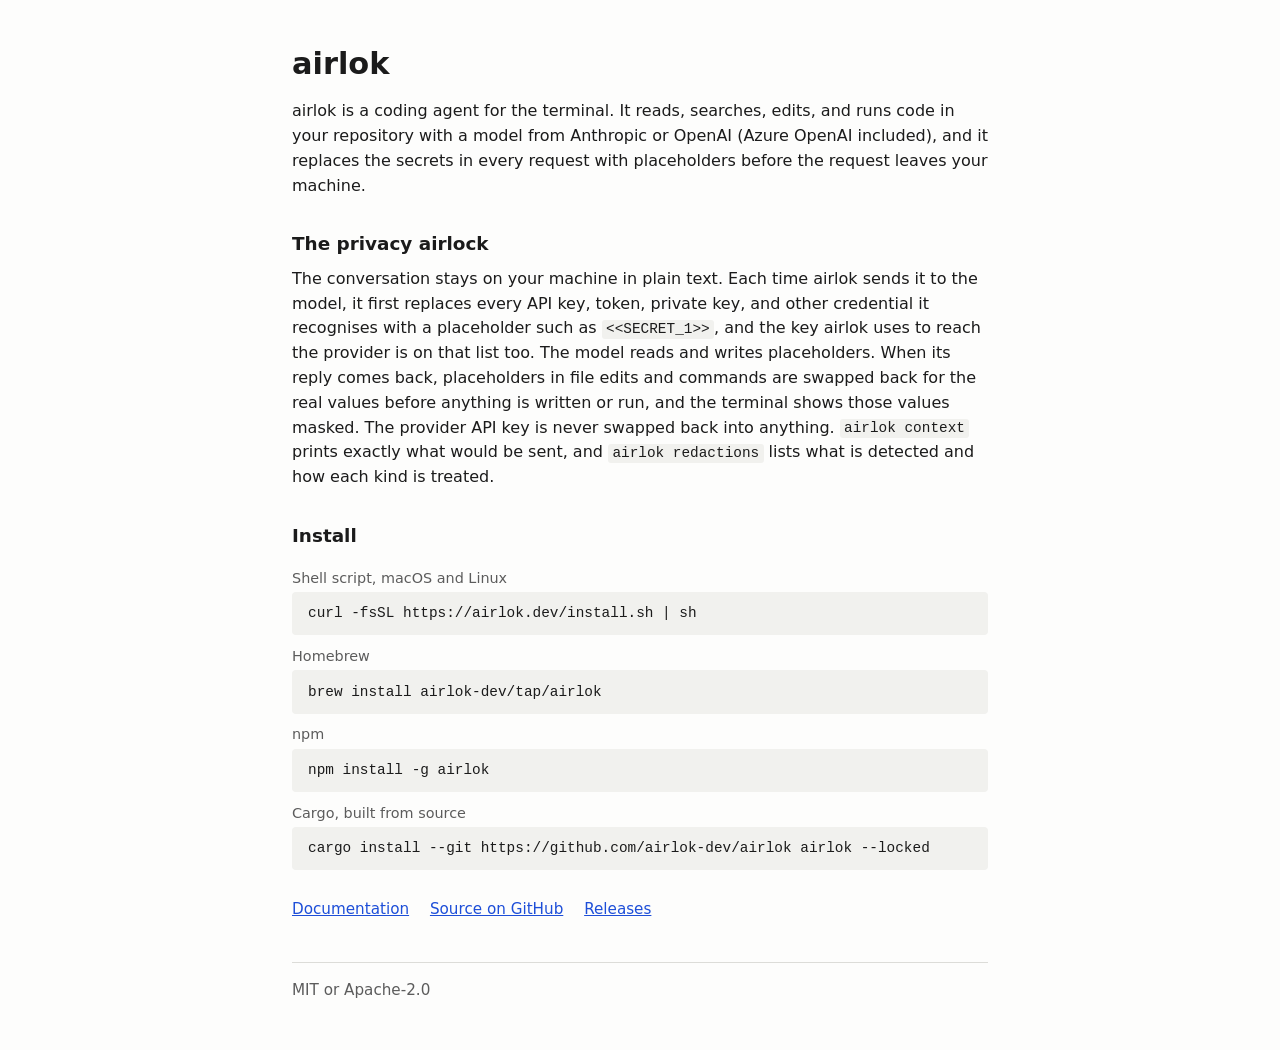
==== index.html @ 316b9c98 "Add the airlok.dev site Static HTML and CSS for GitHub Pages: a one-screen index with install comman" ====
<!DOCTYPE html>
<html lang="en">
<head>
<meta charset="utf-8">
<meta name="viewport" content="width=device-width, initial-scale=1">
<meta name="color-scheme" content="light dark">
<title>airlok</title>
<meta name="description" content="A terminal coding agent that replaces the secrets in every request with placeholders before the request leaves your machine.">
<link rel="stylesheet" href="/style.css">
</head>
<body>
<main>
<h1>airlok</h1>
<p>airlok is a coding agent for the terminal. It reads, searches, edits, and runs code in your repository with a model from Anthropic or OpenAI (Azure OpenAI included), and it replaces the secrets in every request with placeholders before the request leaves your machine.</p>

<h2>The privacy airlock</h2>
<p>The conversation stays on your machine in plain text. Each time airlok sends it to the model, it first replaces every API key, token, private key, and other credential it recognises with a placeholder such as <code>&lt;&lt;SECRET_1&gt;&gt;</code>, and the key airlok uses to reach the provider is on that list too. The model reads and writes placeholders. When its reply comes back, placeholders in file edits and commands are swapped back for the real values before anything is written or run, and the terminal shows those values masked. The provider API key is never swapped back into anything. <code>airlok context</code> prints exactly what would be sent, and <code>airlok redactions</code> lists what is detected and how each kind is treated.</p>

<h2>Install</h2>
<dl class="install">
<dt>Shell script, macOS and Linux</dt>
<dd><pre><code>curl -fsSL https://airlok.dev/install.sh | sh</code></pre></dd>
<dt>Homebrew</dt>
<dd><pre><code>brew install airlok-dev/tap/airlok</code></pre></dd>
<dt>npm</dt>
<dd><pre><code>npm install -g airlok</code></pre></dd>
<dt>Cargo, built from source</dt>
<dd><pre><code>cargo install --git https://github.com/airlok-dev/airlok airlok --locked</code></pre></dd>
</dl>

<p class="links"><a href="/docs/">Documentation</a> <a href="https://github.com/airlok-dev/airlok">Source on GitHub</a> <a href="https://github.com/airlok-dev/airlok/releases">Releases</a></p>
<footer>MIT or Apache-2.0</footer>
</main>
</body>
</html>
---- style.css ----
:root {
  color-scheme: light dark;
  --fg: #1b1b1b;
  --bg: #fdfdfc;
  --muted: #5c5c5c;
  --rule: #dcdcd8;
  --code-bg: #f1f1ee;
  --link: #1d4ed8;
}

@media (prefers-color-scheme: dark) {
  :root {
    --fg: #e6e6e3;
    --bg: #141414;
    --muted: #a3a3a0;
    --rule: #333330;
    --code-bg: #1f1f1e;
    --link: #8ab4ff;
  }
}

* { box-sizing: border-box; }

body {
  margin: 0;
  background: var(--bg);
  color: var(--fg);
  font: 16px/1.55 system-ui, -apple-system, "Segoe UI", Roboto, "Helvetica Neue", Arial, sans-serif;
}

main { max-width: 46rem; margin: 0 auto; padding: 2.5rem 1.25rem 3rem; }

h1 { font-size: 1.9rem; margin: 0 0 0.75rem; }
h2 { font-size: 1.15rem; margin: 2rem 0 0.5rem; }
h3 { font-size: 1rem; margin: 1.5rem 0 0.4rem; }
p { margin: 0 0 1rem; }
a { color: var(--link); }

code, pre {
  font-family: ui-monospace, SFMono-Regular, Menlo, Consolas, "Liberation Mono", monospace;
  font-size: 0.9em;
}
code { background: var(--code-bg); padding: 0.1em 0.3em; border-radius: 3px; }
pre { background: var(--code-bg); padding: 0.7rem 1rem; overflow-x: auto; border-radius: 4px; line-height: 1.45; margin: 0 0 1rem; }
pre code { background: none; padding: 0; font-size: 1em; }

.install dt { color: var(--muted); font-size: 0.9rem; margin-top: 0.6rem; }
.install dd { margin: 0.2rem 0 0; }
.install pre { margin: 0; }

.table { overflow-x: auto; margin: 0 0 1rem; }
table { border-collapse: collapse; width: 100%; font-size: 0.95em; }
th, td { text-align: left; vertical-align: top; padding: 0.4rem 0.6rem; border-bottom: 1px solid var(--rule); }

nav, footer, .links, .note { color: var(--muted); font-size: 0.95rem; }
nav a, footer a, .links a { margin-right: 1rem; }
nav { margin-bottom: 1.5rem; }
.links { margin-top: 1.75rem; }
footer { margin-top: 2.5rem; padding-top: 1rem; border-top: 1px solid var(--rule); }
.toc { padding-left: 1.2rem; }
section { margin-top: 2.5rem; }
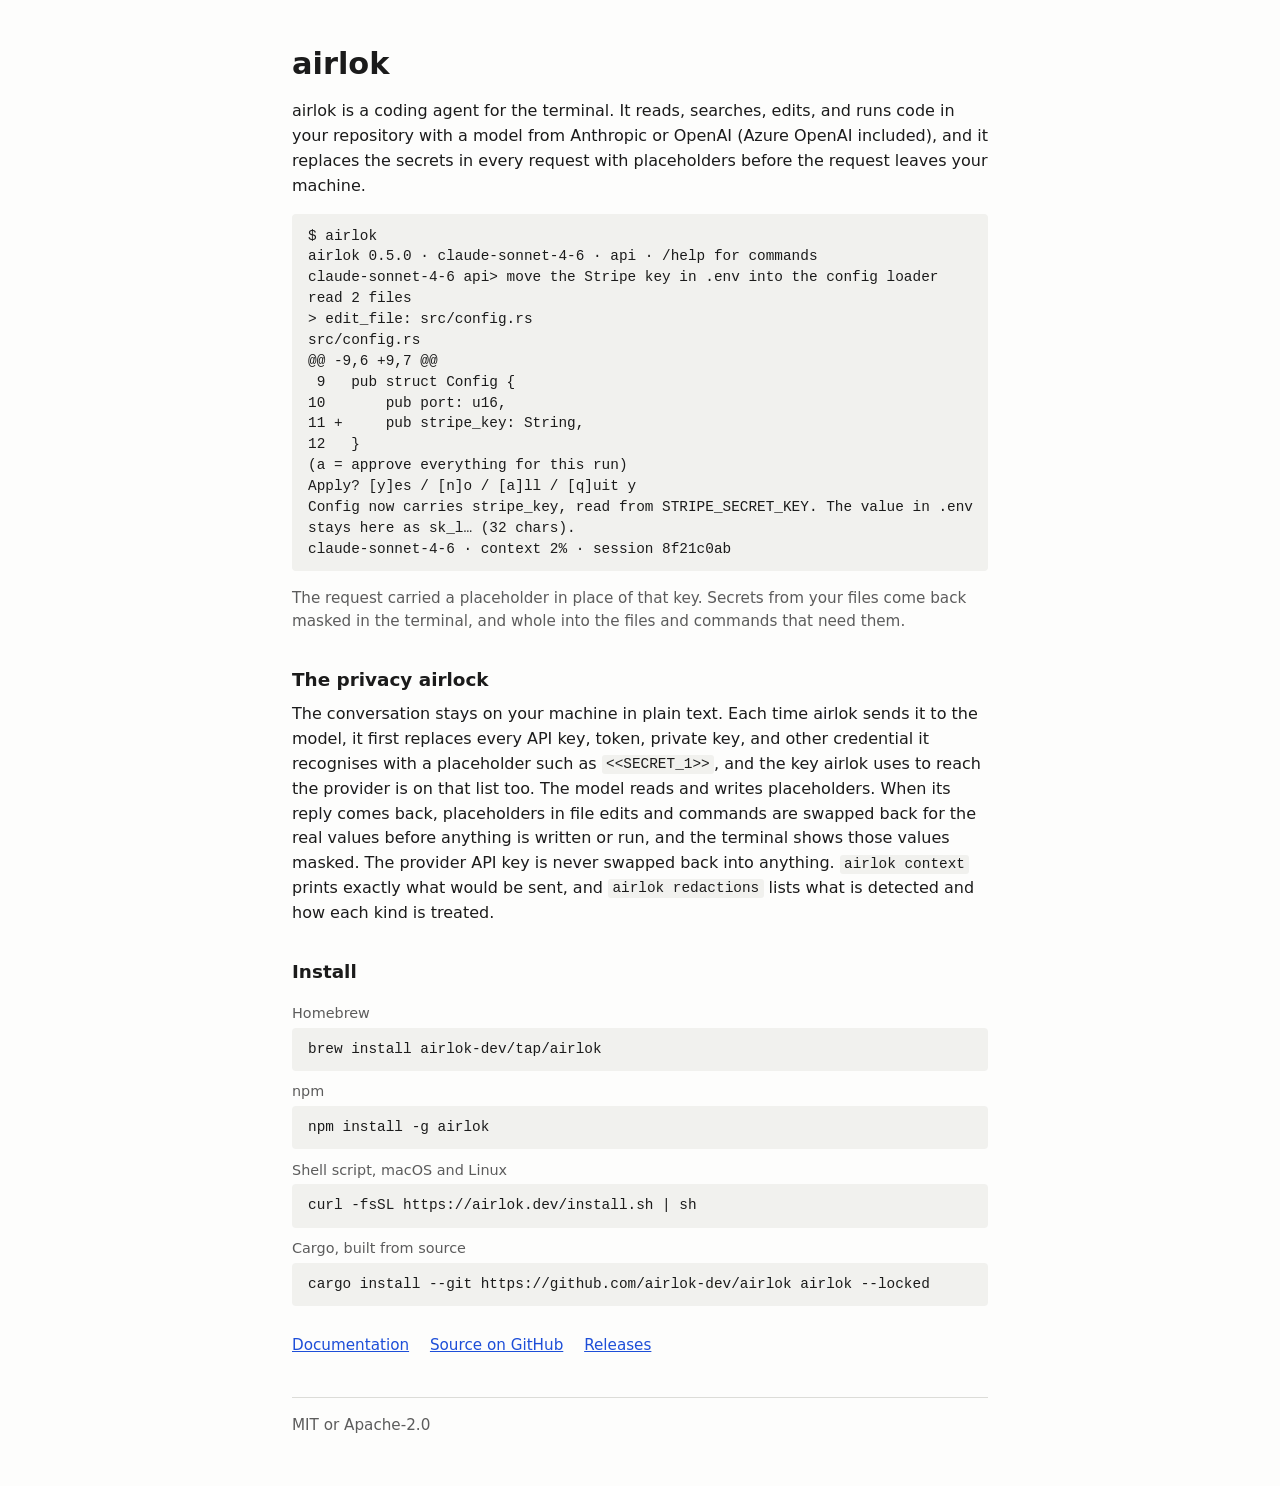
==== commit a5ead0d1: "feat: show a session on the landing page, and install by package manager first Homebrew and npm move" ====
--- a/index.html
+++ b/index.html
@@ -13,17 +13,35 @@
 <h1>airlok</h1>
 <p>airlok is a coding agent for the terminal. It reads, searches, edits, and runs code in your repository with a model from Anthropic or OpenAI (Azure OpenAI included), and it replaces the secrets in every request with placeholders before the request leaves your machine.</p>
 
+<pre><code>$ airlok
+airlok 0.5.0 · claude-sonnet-4-6 · api · /help for commands
+claude-sonnet-4-6 api&gt; move the Stripe key in .env into the config loader
+read 2 files
+&gt; edit_file: src/config.rs
+src/config.rs
+@@ -9,6 +9,7 @@
+ 9   pub struct Config {
+10       pub port: u16,
+11 +     pub stripe_key: String,
+12   }
+(a = approve everything for this run)
+Apply? [y]es / [n]o / [a]ll / [q]uit y
+Config now carries stripe_key, read from STRIPE_SECRET_KEY. The value in .env
+stays here as sk_l… (32 chars).
+claude-sonnet-4-6 · context 2% · session 8f21c0ab</code></pre>
+<p class="note">The request carried a placeholder in place of that key. Secrets from your files come back masked in the terminal, and whole into the files and commands that need them.</p>
+
 <h2>The privacy airlock</h2>
 <p>The conversation stays on your machine in plain text. Each time airlok sends it to the model, it first replaces every API key, token, private key, and other credential it recognises with a placeholder such as <code>&lt;&lt;SECRET_1&gt;&gt;</code>, and the key airlok uses to reach the provider is on that list too. The model reads and writes placeholders. When its reply comes back, placeholders in file edits and commands are swapped back for the real values before anything is written or run, and the terminal shows those values masked. The provider API key is never swapped back into anything. <code>airlok context</code> prints exactly what would be sent, and <code>airlok redactions</code> lists what is detected and how each kind is treated.</p>
 
 <h2>Install</h2>
 <dl class="install">
-<dt>Shell script, macOS and Linux</dt>
-<dd><pre><code>curl -fsSL https://airlok.dev/install.sh | sh</code></pre></dd>
 <dt>Homebrew</dt>
 <dd><pre><code>brew install airlok-dev/tap/airlok</code></pre></dd>
 <dt>npm</dt>
 <dd><pre><code>npm install -g airlok</code></pre></dd>
+<dt>Shell script, macOS and Linux</dt>
+<dd><pre><code>curl -fsSL https://airlok.dev/install.sh | sh</code></pre></dd>
 <dt>Cargo, built from source</dt>
 <dd><pre><code>cargo install --git https://github.com/airlok-dev/airlok airlok --locked</code></pre></dd>
 </dl>
